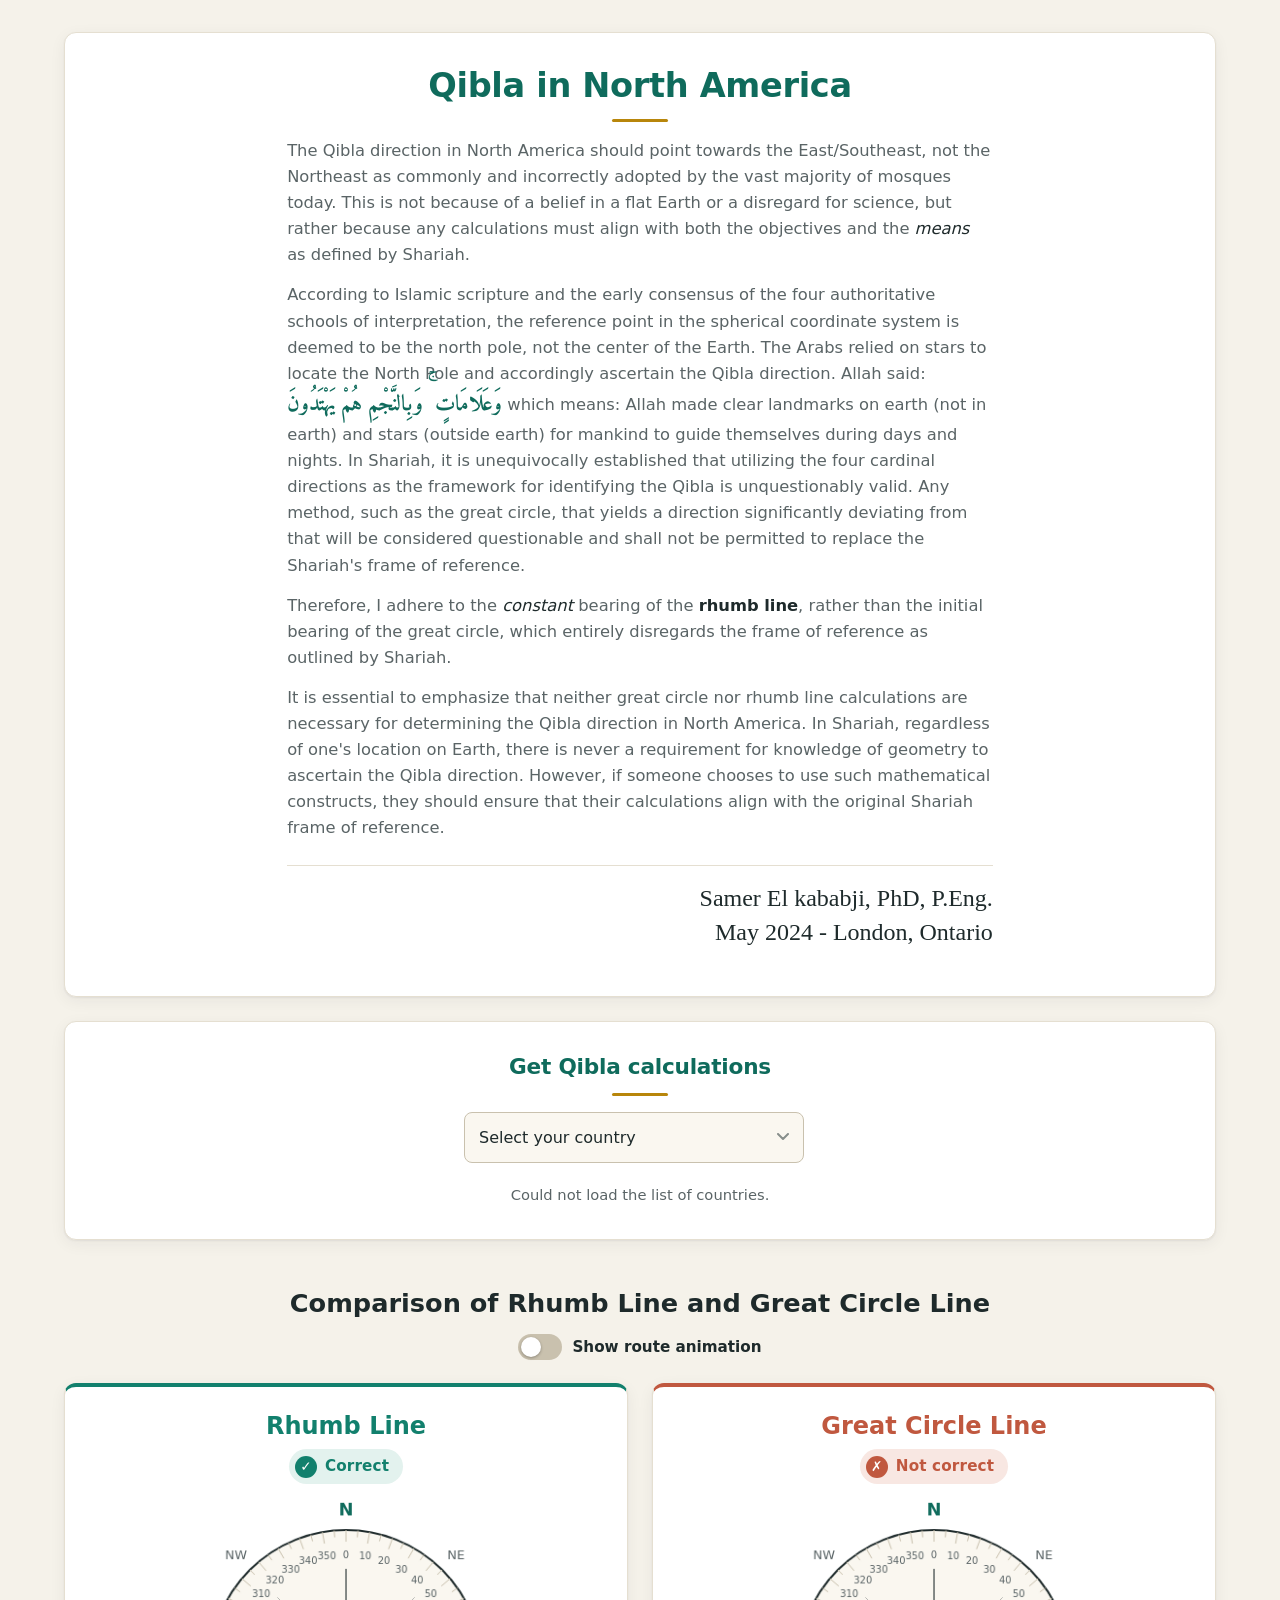
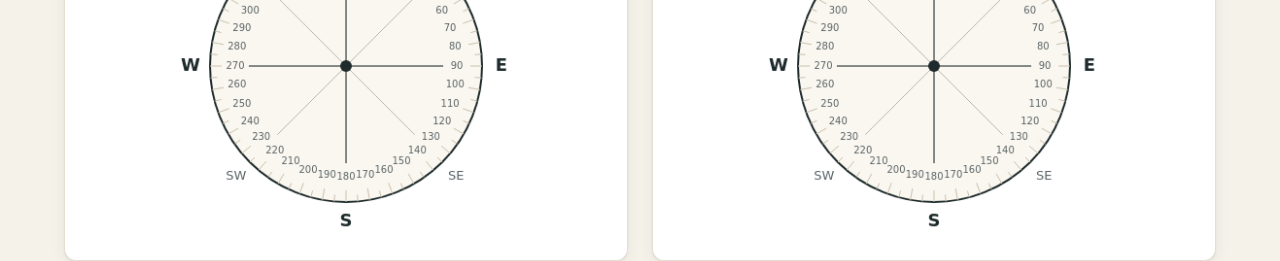
==== web/index.html @ 50b8ae85 "Label rhumb line as correct and great circle as not correct - "✓ Correct" and "✗ Not correct" badges" ====
<!DOCTYPE html>
<html lang="en">
<head>
    <meta charset="UTF-8">
    <meta name="viewport" content="width=device-width, initial-scale=1.0">
    <link rel="icon" type="image/svg+xml" href="static/kaaba.svg">
    <link rel="preconnect" href="https://fonts.googleapis.com">
    <link rel="preconnect" href="https://fonts.gstatic.com" crossorigin>
    <link rel="stylesheet" href="https://fonts.googleapis.com/css2?family=Amiri:wght@700&display=swap">
    <link rel="stylesheet" href="static/styles.css">
    <title>Qibla Direction in North America</title>
</head>
<body>
    <div class="container">
        <div class="content">
            <h1>Qibla in North America</h1>
            <div class="text-content">
                <p>The Qibla direction in North America should point towards the East/Southeast, not the Northeast as commonly and incorrectly adopted by the vast majority of mosques today. This is not because of a belief in a flat Earth or a disregard for science, but rather because any calculations must align with both the objectives and the <em>means</em> as defined by Shariah.</p>

                <p>According to Islamic scripture and the early consensus of the four authoritative schools of interpretation, the reference point in the spherical coordinate system is deemed to be the north pole, not the center of the Earth. The Arabs relied on stars to locate the North Pole and accordingly ascertain the Qibla direction. Allah said: <span class="verse" lang="ar" dir="rtl">وَعَلَامَاتٍ ۚ وَبِالنَّجْمِ هُمْ يَهْتَدُونَ</span> which means: Allah made clear landmarks on earth (not in earth) and stars (outside earth) for mankind to guide themselves during days and nights. In Shariah, it is unequivocally established that utilizing the four cardinal directions as the framework for identifying the Qibla is unquestionably valid. Any method, such as the great circle, that yields a direction significantly deviating from that will be considered questionable and shall not be permitted to replace the Shariah's frame of reference.</p>

                <p>Therefore, I adhere to the <em>constant</em> bearing of the <strong>rhumb line</strong>, rather than the initial bearing of the great circle, which entirely disregards the frame of reference as outlined by Shariah.</p>

                <p>It is essential to emphasize that neither great circle nor rhumb line calculations are necessary for determining the Qibla direction in North America. In Shariah, regardless of one's location on Earth, there is never a requirement for knowledge of geometry to ascertain the Qibla direction. However, if someone chooses to use such mathematical constructs, they should ensure that their calculations align with the original Shariah frame of reference. </p>

                <p class="freestyle-element" id="signature">Samer El kababji, PhD, P.Eng. <br>May 2024  - London, Ontario</p>
            </div>
        </div>
        <div class="sidebar">
            <h1>Get Qibla calculations</h1>
            <div class="calc-form">
                <select id="countrySelect" name="country" aria-label="Country">
                    <option value="">Select your country</option>
                </select>
                <select id="citySelect" name="city" aria-label="City" style="display: none;">
                    <option value="">Select your city</option>
                </select>
                <div class="button-container">
                    <button id="calculateButton" style="display: none">Calculate Bearing</button>
                </div>
            </div>
            <div id="results"></div>
        </div>
    </div>
    <div class="compass-title-container">
        <h2>Comparison of Rhumb Line and Great Circle Line</h2>
        <label class="view-switch" id="animSwitch">
            <input type="checkbox" id="animToggle" role="switch" autocomplete="off">
            <span class="switch-track" aria-hidden="true"><span class="switch-thumb"></span></span>
            <span class="switch-text">Show route animation</span>
        </label>
    </div>
    <div class="compass-container" id="compassContainer">
        <div class="compass-content route-rhumb">
            <div class="compass">
                <h2>Rhumb Line</h2>
                <p class="verdict verdict-correct"><span class="verdict-icon" aria-hidden="true">✓</span>Correct</p>
                <div id="compass1"></div>
                <div class="route-anim" id="anim1"></div>
            </div>
            <div class="results-content" id="rhumbResults" style="display: none;">
                <h3>Results</h3>
                <p id="rhumbResultsText"></p>
            </div>
            <p class="note-text" id="rhumbNote" style="display: none;">NOTE: Compass does NOT move throughout the path.</p>
        </div>
        <div class="compass-content route-gc">
            <div class="compass">
                <h2>Great Circle Line</h2>
                <p class="verdict verdict-wrong"><span class="verdict-icon" aria-hidden="true">✗</span>Not correct</p>
                <div id="compass2"></div>
                <div class="route-anim" id="anim2"></div>
            </div>
            <div class="results-content" id="greatCircleResults" style="display: none;">
                <h3>Results</h3>
                <p id="greatCircleResultsText"></p>
            </div>
            <p class="note-text" id="greatCircleNote" style="display: none;">NOTE: Compass DOES move throughout the path.</p>
        </div>
    </div>
    
    <div class="bearing-slider-container">
        <h3>Adjust the slider to see the difference in bearing when travelling along the route calculated using the rhumb line versus the one calculated using the great circle</h3>
        <div class="slider-labels">
            <div id="startLabel" class="slider-label"></div>
            <div id="endLabel" class="slider-label"><img src="static/kaaba.svg" alt="Kaaba"></div>
        </div>
        <input type="range" id="bearingSlider" min="-360" max="360" value="0" aria-label="Position along the great circle route">
    </div>
    
    <script src="static/vendor/geographiclib-geodesic.min.js"></script>
    <script src="static/qibla.js"></script>
    <script src="static/scripts.js"></script>
</body>
</html>
---- web/static/styles.css ----
/* ---------- Colour tokens ---------- */
:root {
    --bg: #f5f2ea;
    --surface: #ffffff;
    --surface-2: #faf7f0;
    --ink: #1e2a2b;
    --muted: #5a6466;
    --line: #e5dfd1;
    --line-strong: #c9c1ae;

    --accent: #0f6b5c;        /* deep green: buttons, headings */
    --accent-hover: #0a5246;
    --accent-ink: #ffffff;
    --gold: #b8860b;          /* Kaaba band */

    --rhumb: #12806d;         /* rhumb line */
    --rhumb-soft: #e3f2ee;
    --gc: #c0583f;            /* great circle */
    --gc-soft: #f8e7e2;

    --shadow: 0 1px 2px rgba(30, 42, 43, 0.06), 0 4px 16px rgba(30, 42, 43, 0.06);
    --radius: 12px;

    color-scheme: light;
}

@media (prefers-color-scheme: dark) {
    :root:not([data-theme="light"]) {
        --bg: #121817;
        --surface: #1b2322;
        --surface-2: #212a29;
        --ink: #e8ece9;
        --muted: #a3aeab;
        --line: #2e3937;
        --line-strong: #46534f;

        --accent: #3fb59c;
        --accent-hover: #5cc8b0;
        --accent-ink: #0d1514;
        --gold: #e0b34a;

        --rhumb: #47c2a6;
        --rhumb-soft: #1d3530;
        --gc: #e57f66;
        --gc-soft: #3a2621;

        --shadow: 0 1px 2px rgba(0, 0, 0, 0.3), 0 4px 16px rgba(0, 0, 0, 0.25);
        color-scheme: dark;
    }
}

:root[data-theme="dark"] {
    --bg: #121817;
    --surface: #1b2322;
    --surface-2: #212a29;
    --ink: #e8ece9;
    --muted: #a3aeab;
    --line: #2e3937;
    --line-strong: #46534f;

    --accent: #3fb59c;
    --accent-hover: #5cc8b0;
    --accent-ink: #0d1514;
    --gold: #e0b34a;

    --rhumb: #47c2a6;
    --rhumb-soft: #1d3530;
    --gc: #e57f66;
    --gc-soft: #3a2621;

    --shadow: 0 1px 2px rgba(0, 0, 0, 0.3), 0 4px 16px rgba(0, 0, 0, 0.25);
    color-scheme: dark;
}

/* ---------- Base ---------- */
*, *::before, *::after {
    box-sizing: border-box;
}

body {
    font-family: system-ui, -apple-system, "Segoe UI", Roboto, "Helvetica Neue", Arial, sans-serif;
    background-color: var(--bg);
    color: var(--ink);
    margin: 0;
    padding: 0;
    line-height: 1.6;
    -webkit-font-smoothing: antialiased;
}

h1, h2, h3 {
    color: var(--ink);
    text-align: center;
    line-height: 1.25;
    margin: 0 0 16px;
}

h1 {
    font-size: clamp(1.6rem, 1.2rem + 1.5vw, 2.1rem);
    color: var(--accent);
    letter-spacing: -0.01em;
}

h1::after {
    content: "";
    display: block;
    width: 56px;
    height: 3px;
    margin: 12px auto 0;
    border-radius: 2px;
    background: var(--gold);
}

p {
    color: var(--muted);
    margin: 0 0 14px;
}

a {
    color: var(--accent);
    text-decoration: none;
}

a:hover {
    text-decoration: underline;
}

em, strong {
    color: var(--ink);
}

/* ---------- Top section: essay + calculator ---------- */
.container {
    display: flex;
    flex-direction: column;
    gap: 24px;
    max-width: 1200px;
    margin: 0 auto;
    padding: 32px 24px 0;
}

.content,
.sidebar {
    background-color: var(--surface);
    border: 1px solid var(--line);
    border-radius: var(--radius);
    box-shadow: var(--shadow);
    padding: 32px;
}

.content,
.sidebar {
    min-width: 0;
}

/* Country, city and button sit in one row on wide screens */
.calc-form {
    display: flex;
    flex-wrap: wrap;
    justify-content: center;
    gap: 12px;
    max-width: 900px;
    margin: 0 auto;
}

.calc-form select {
    flex: 1 1 240px;
    max-width: 340px;
    margin: 0;
}

.calc-form .button-container {
    flex: 0 0 auto;
}

.calc-form button {
    width: auto;
    height: 100%;
    padding: 12px 28px;
}

.sidebar h1 {
    font-size: 1.35rem;
}

.text-content {
    font-size: 1.02rem;
    max-width: 68ch;
    margin: 0 auto;
}

.verse {
    font-family: "Amiri", "Geeza Pro", "Traditional Arabic", serif;
    font-size: 1.35em;
    font-weight: 700;
    color: var(--accent);
    white-space: nowrap;
}

#signature {
    text-align: right;
    margin-top: 24px;
    padding-top: 16px;
    border-top: 1px solid var(--line);
}

.freestyle-element {
    font-family: 'Freestyle Script', 'Apple Chancery', cursive;
    font-size: 24px;
    line-height: 1.4;
    color: var(--ink);
}

/* ---------- Form controls ---------- */
select {
    display: block;
    width: 100%;
    padding: 12px 14px;
    margin: 0 0 16px;
    font: inherit;
    font-size: 1rem;
    color: var(--ink);
    background-color: var(--surface-2);
    border: 1px solid var(--line-strong);
    border-radius: 8px;
    /* Same look on iPhone Safari as elsewhere (Safari ignores padding on native selects) */
    -webkit-appearance: none;
    appearance: none;
    min-height: 48px;
    padding-right: 40px;
    background-image: url("data:image/svg+xml,%3Csvg xmlns='http://www.w3.org/2000/svg' width='12' height='8' viewBox='0 0 12 8'%3E%3Cpath d='M1 1l5 5 5-5' fill='none' stroke='%23888f8c' stroke-width='2' stroke-linecap='round' stroke-linejoin='round'/%3E%3C/svg%3E");
    background-repeat: no-repeat;
    background-position: right 14px center;
}

select:focus,
button:focus-visible,
#bearingSlider:focus-visible {
    outline: 3px solid color-mix(in srgb, var(--accent) 35%, transparent);
    outline-offset: 2px;
}

.button-container {
    display: flex;
    justify-content: center;
}

button {
    width: 100%;
    background-color: var(--accent);
    color: var(--accent-ink);
    border: none;
    padding: 12px 20px;
    cursor: pointer;
    font: inherit;
    font-size: 1rem;
    font-weight: 600;
    border-radius: 8px;
    transition: background-color 0.15s ease;
}

button:hover {
    background-color: var(--accent-hover);
}

#results {
    margin-top: 20px;
    font-size: 0.92rem;
    color: var(--muted);
    text-align: center;
}

#results:empty {
    display: none;
}

/* ---------- Comparison section ---------- */
.compass-title-container {
    max-width: 1200px;
    margin: 48px auto 16px;
    padding: 0 24px;
    text-align: center;
}

.compass-title-container h2 {
    font-size: clamp(1.25rem, 1rem + 1vw, 1.6rem);
    margin: 0;
}

.compass-container {
    display: grid;
    grid-template-columns: repeat(2, minmax(0, 1fr));
    gap: 24px;
    max-width: 1200px;
    margin: 0 auto;
    padding: 0 24px;
}

.compass-content {
    display: flex;
    flex-direction: column;
    align-items: center;
    gap: 16px;
    background-color: var(--surface);
    border: 1px solid var(--line);
    border-top: 4px solid var(--route, var(--accent));
    border-radius: var(--radius);
    box-shadow: var(--shadow);
    padding: 24px;
    min-width: 0;
}

.route-rhumb {
    --route: var(--rhumb);
    --route-soft: var(--rhumb-soft);
}

.route-gc {
    --route: var(--gc);
    --route-soft: var(--gc-soft);
}

.compass {
    width: 100%;
    text-align: center;
}

.compass h2 {
    color: var(--route);
    margin-bottom: 8px;
}

/* Correct / Not correct label under each method's title */
.verdict {
    display: inline-flex;
    align-items: center;
    gap: 8px;
    margin: 0 0 12px;
    padding: 5px 14px 5px 6px;
    border-radius: 999px;
    background: var(--route-soft);
    color: var(--route);
    font-size: 0.95rem;
    font-weight: 700;
    letter-spacing: 0.01em;
}

.verdict-icon {
    display: inline-grid;
    place-items: center;
    width: 22px;
    height: 22px;
    border-radius: 50%;
    background: var(--route);
    color: var(--surface);
    font-size: 0.85rem;
    line-height: 1;
}

.compass canvas {
    display: block;
    width: 100%;
    max-width: 340px;
    height: auto;
    margin: 0 auto;
}

.results-content {
    width: 100%;
    background-color: var(--route-soft);
    border-radius: 10px;
    padding: 16px 20px;
}

.results-content h3 {
    font-size: 0.8rem;
    text-transform: uppercase;
    letter-spacing: 0.08em;
    color: var(--route);
    margin-bottom: 10px;
}

.results-content p {
    margin: 0;
}

.stats {
    display: flex;
    flex-wrap: wrap;
    justify-content: center;
    gap: 12px 32px;
    margin: 0;
}

.stats div {
    text-align: center;
}

.stats dt {
    font-size: 0.82rem;
    color: var(--muted);
}

.stats dd {
    margin: 0;
    font-size: 1.5rem;
    font-weight: 700;
    color: var(--ink);
    font-variant-numeric: tabular-nums;
}

.stats dd small {
    font-size: 0.6em;
    font-weight: 600;
    color: var(--route);
}

.note-text {
    margin: 0;
    font-size: 0.88rem;
    color: var(--muted);
    text-align: center;
}

/* ---------- Animation switch ---------- */
.view-switch {
    display: inline-flex;
    align-items: center;
    gap: 10px;
    margin-top: 14px;
    cursor: pointer;
    font-size: 0.95rem;
    font-weight: 600;
    color: var(--ink);
    user-select: none;
}

.view-switch[hidden] {
    display: none;
}

.view-switch input {
    position: absolute;
    opacity: 0;
    width: 1px;
    height: 1px;
}

.switch-track {
    position: relative;
    width: 44px;
    height: 26px;
    flex: none;
    border-radius: 13px;
    background: var(--line-strong);
    transition: background-color 0.2s ease;
}

.switch-thumb {
    position: absolute;
    top: 3px;
    left: 3px;
    width: 20px;
    height: 20px;
    border-radius: 50%;
    background: var(--surface);
    box-shadow: 0 1px 3px rgba(0, 0, 0, 0.3);
    transition: transform 0.2s ease;
}

.view-switch input:checked + .switch-track {
    background: var(--accent);
}

.view-switch input:checked + .switch-track .switch-thumb {
    transform: translateX(18px);
}

.view-switch input:focus-visible + .switch-track {
    outline: 3px solid color-mix(in srgb, var(--accent) 35%, transparent);
    outline-offset: 2px;
}

/* ---------- Route animation ---------- */
.route-anim {
    display: none;
}

.route-anim canvas {
    display: block;
    width: 100%;
    max-width: 340px;
    height: auto;
    margin: 0 auto;
}

.anim-readout {
    margin: 8px 0 0;
    font-size: 0.95rem;
    font-weight: 600;
    color: var(--ink);
    font-variant-numeric: tabular-nums;
    min-height: 1.6em;
}

.mode-animation .route-anim {
    display: block;
}

.mode-animation #compass1,
.mode-animation #compass2,
.mode-animation .note-text,
.mode-animation .bearing-slider-container {
    display: none !important;
}

/* ---------- Slider ---------- */
.bearing-slider-container {
    display: none; /* shown after a calculation */
}

.bearing-slider-container.show {
    display: block;
    max-width: 1152px;
    margin: 24px auto 48px;
    padding: 24px 32px;
    background-color: var(--surface);
    border: 1px solid var(--line);
    border-radius: var(--radius);
    box-shadow: var(--shadow);
    text-align: center;
}

.bearing-slider-container h3 {
    font-size: 1rem;
    font-weight: 600;
    max-width: 70ch;
    margin: 0 auto 20px;
}

.slider-labels {
    display: flex;
    justify-content: space-between;
    align-items: center;
    gap: 12px;
    margin-bottom: 10px;
}

.slider-label {
    font-size: 0.92rem;
    font-weight: 600;
    color: var(--ink);
}

.slider-label img {
    display: block;
    height: 36px;
    width: auto;
}

#bearingSlider {
    -webkit-appearance: none;
    appearance: none;
    display: block;
    width: 100%;
    height: 8px;
    margin: 0;
    border-radius: 4px;
    background: linear-gradient(90deg, var(--gc-soft), var(--gc));
    cursor: pointer;
}

#bearingSlider::-webkit-slider-thumb {
    -webkit-appearance: none;
    appearance: none;
    width: 22px;
    height: 22px;
    border-radius: 50%;
    background: var(--gold);
    border: 3px solid var(--surface);
    box-shadow: 0 1px 4px rgba(0, 0, 0, 0.3);
}

#bearingSlider::-moz-range-thumb {
    width: 16px;
    height: 16px;
    border-radius: 50%;
    background: var(--gold);
    border: 3px solid var(--surface);
    box-shadow: 0 1px 4px rgba(0, 0, 0, 0.3);
}

/* ---------- Small screens ---------- */
@media (max-width: 860px) {
    .container {
        padding: 16px 16px 0;
        gap: 16px;
    }

    .calc-form {
        flex-direction: column;
    }

    .calc-form select {
        flex: none;
        max-width: none;
    }

    .calc-form button {
        width: 100%;
    }

    .content,
    .sidebar {
        padding: 24px 20px;
    }

    .compass-title-container {
        margin-top: 32px;
        padding: 0 16px;
    }

    .compass-container {
        grid-template-columns: minmax(0, 1fr);
        gap: 16px;
        padding: 0 16px;
    }

    .bearing-slider-container.show {
        margin: 16px 16px 32px;
        padding: 20px;
    }

    .verse {
        white-space: normal;
    }
}
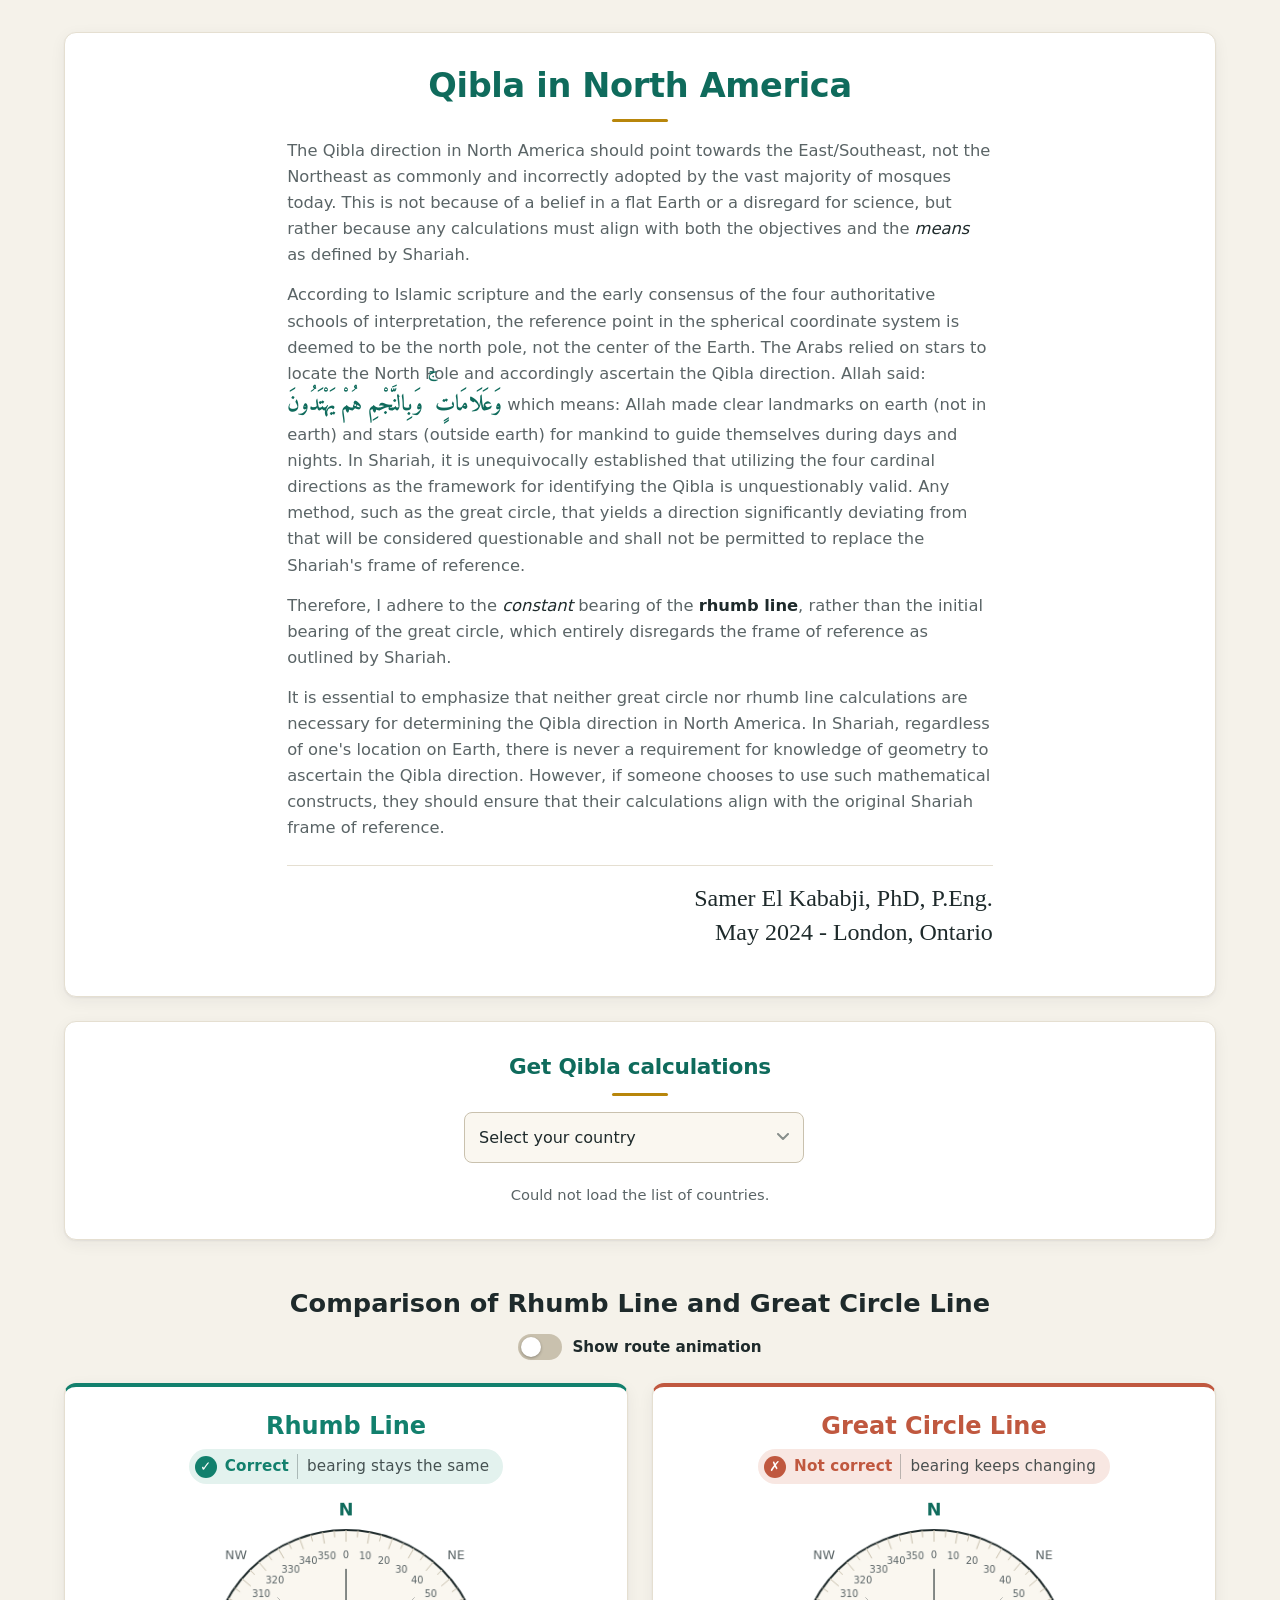
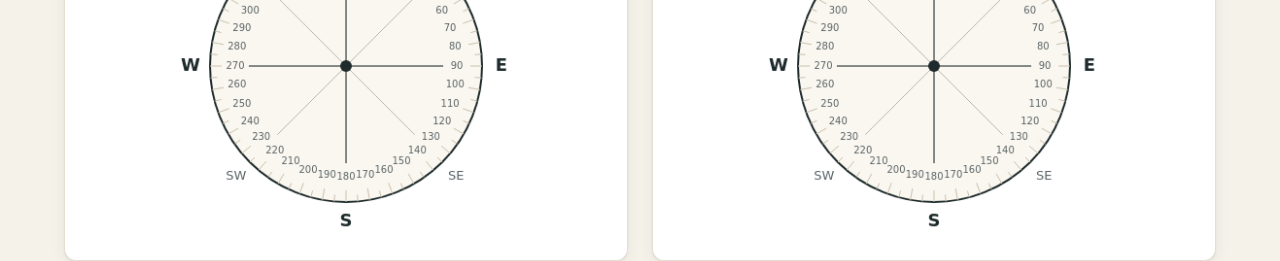
==== commit f67e8402: "Explain the labels and fix the K in the signature - "✓ Correct | bearing stays the same" and "✗ Not " ====
--- a/web/index.html
+++ b/web/index.html
@@ -23,7 +23,7 @@
 
                 <p>It is essential to emphasize that neither great circle nor rhumb line calculations are necessary for determining the Qibla direction in North America. In Shariah, regardless of one's location on Earth, there is never a requirement for knowledge of geometry to ascertain the Qibla direction. However, if someone chooses to use such mathematical constructs, they should ensure that their calculations align with the original Shariah frame of reference. </p>
 
-                <p class="freestyle-element" id="signature">Samer El kababji, PhD, P.Eng. <br>May 2024  - London, Ontario</p>
+                <p class="freestyle-element" id="signature">Samer El Kababji, PhD, P.Eng. <br>May 2024  - London, Ontario</p>
             </div>
         </div>
         <div class="sidebar">
@@ -54,7 +54,7 @@
         <div class="compass-content route-rhumb">
             <div class="compass">
                 <h2>Rhumb Line</h2>
-                <p class="verdict verdict-correct"><span class="verdict-icon" aria-hidden="true">✓</span>Correct</p>
+                <p class="verdict verdict-correct"><span class="verdict-main"><span class="verdict-icon" aria-hidden="true">✓</span>Correct</span><span class="verdict-reason">bearing stays the same</span></p>
                 <div id="compass1"></div>
                 <div class="route-anim" id="anim1"></div>
             </div>
@@ -67,7 +67,7 @@
         <div class="compass-content route-gc">
             <div class="compass">
                 <h2>Great Circle Line</h2>
-                <p class="verdict verdict-wrong"><span class="verdict-icon" aria-hidden="true">✗</span>Not correct</p>
+                <p class="verdict verdict-wrong"><span class="verdict-main"><span class="verdict-icon" aria-hidden="true">✗</span>Not correct</span><span class="verdict-reason">bearing keeps changing</span></p>
                 <div id="compass2"></div>
                 <div class="route-anim" id="anim2"></div>
             </div>
--- a/web/static/styles.css
+++ b/web/static/styles.css
@@ -332,8 +332,10 @@
 /* Correct / Not correct label under each method's title */
 .verdict {
     display: inline-flex;
+    flex-wrap: wrap;
+    justify-content: center;
     align-items: center;
-    gap: 8px;
+    gap: 4px 8px;
     margin: 0 0 12px;
     padding: 5px 14px 5px 6px;
     border-radius: 999px;
@@ -342,6 +344,46 @@
     font-size: 0.95rem;
     font-weight: 700;
     letter-spacing: 0.01em;
+}
+
+.verdict-main {
+    display: inline-flex;
+    align-items: center;
+    gap: 8px;
+}
+
+.verdict-reason {
+    padding-left: 9px;
+    border-left: 1px solid color-mix(in srgb, currentColor 35%, transparent);
+    font-weight: 500;
+    color: var(--ink);
+    opacity: 0.8;
+}
+
+/* Narrow screens: put the reason on its own line instead of wrapping awkwardly */
+@media (max-width: 480px) {
+    .verdict {
+        display: flex;
+        flex-direction: column;
+        width: fit-content;
+        margin-left: auto;
+        margin-right: auto;
+        gap: 2px;
+        padding: 6px 16px 7px;
+        border-radius: 14px;
+    }
+
+    .verdict-main {
+        display: inline-flex;
+        align-items: center;
+        gap: 8px;
+    }
+
+    .verdict-reason {
+        padding-left: 0;
+        border-left: none;
+        font-size: 0.88rem;
+    }
 }
 
 .verdict-icon {
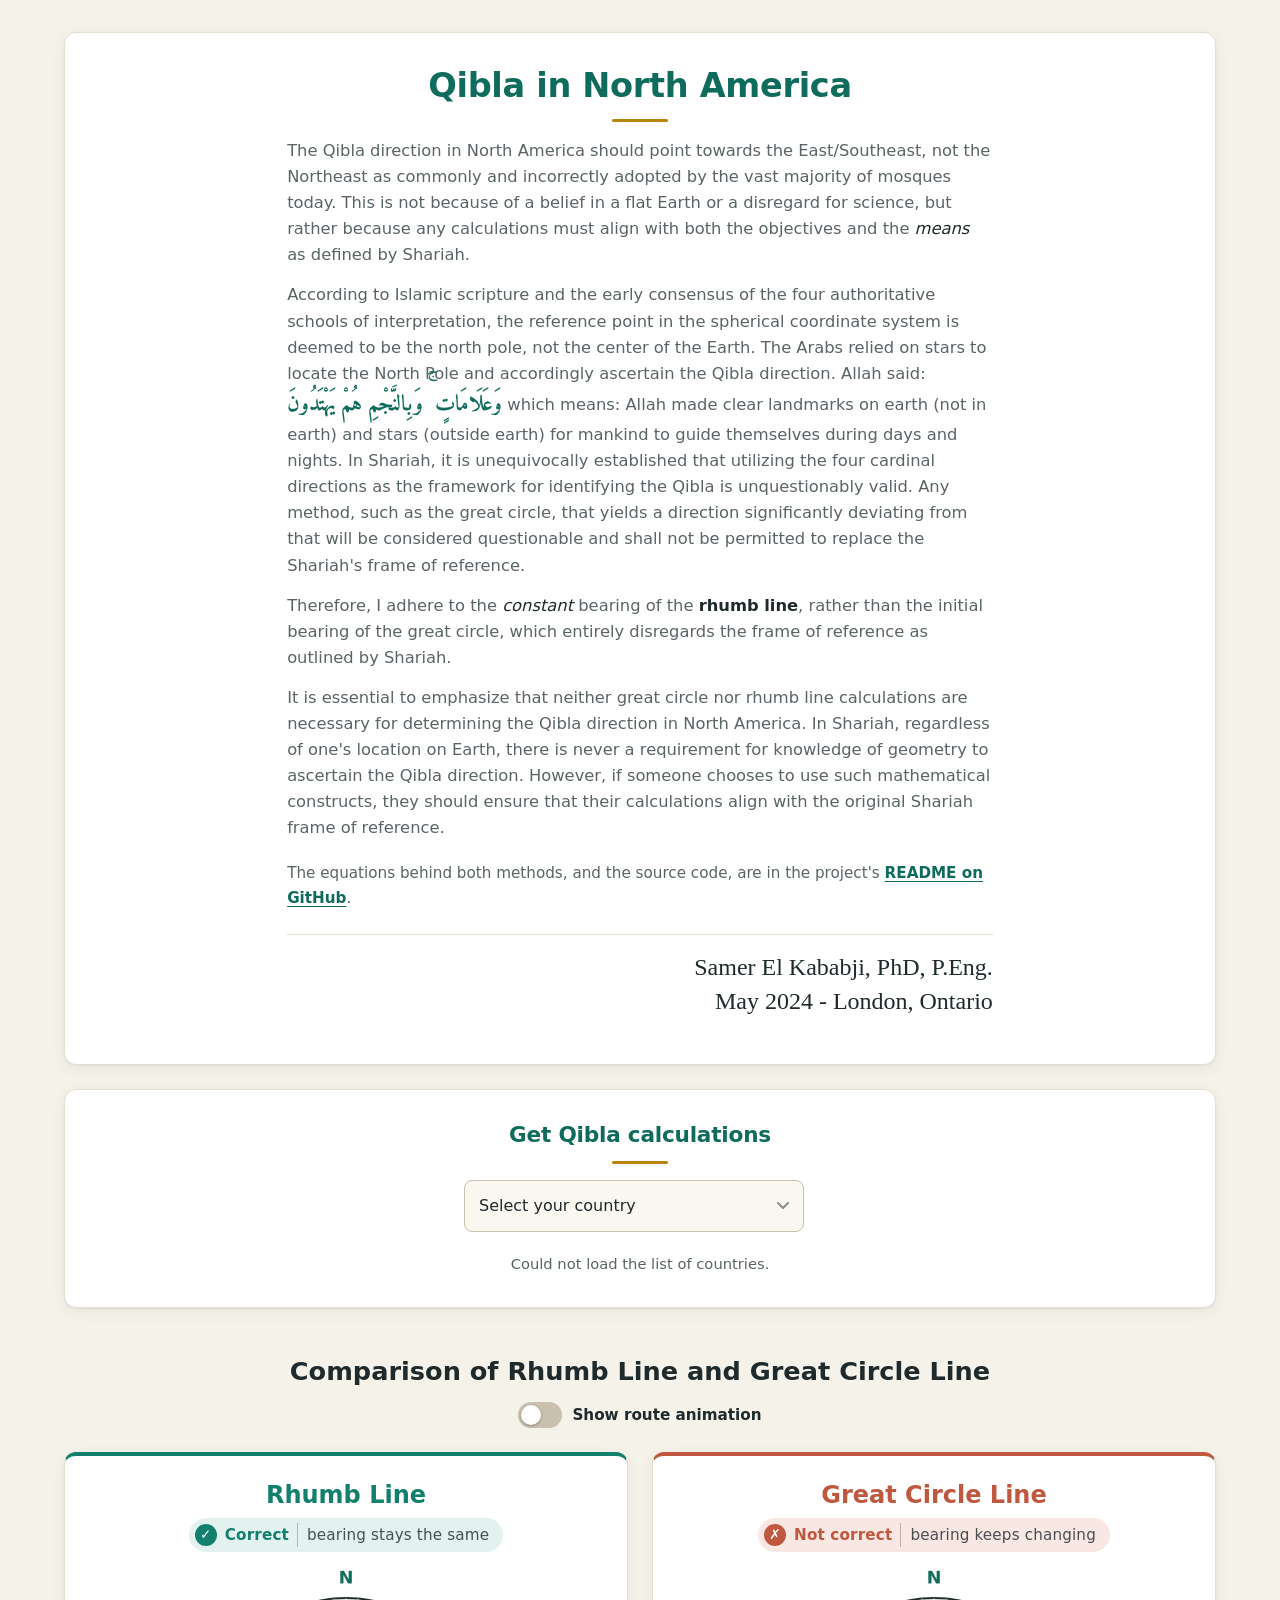
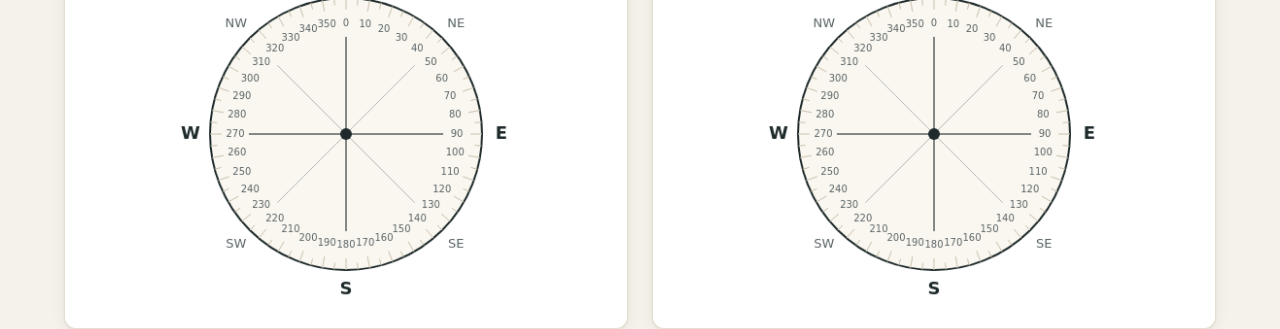
==== commit 85352fef: "Link to the README on GitHub from the essay Co-Authored-By: Claude Opus 5.5 <noreply@anthropic.com>" ====
--- a/web/index.html
+++ b/web/index.html
@@ -22,6 +22,8 @@
                 <p>Therefore, I adhere to the <em>constant</em> bearing of the <strong>rhumb line</strong>, rather than the initial bearing of the great circle, which entirely disregards the frame of reference as outlined by Shariah.</p>
 
                 <p>It is essential to emphasize that neither great circle nor rhumb line calculations are necessary for determining the Qibla direction in North America. In Shariah, regardless of one's location on Earth, there is never a requirement for knowledge of geometry to ascertain the Qibla direction. However, if someone chooses to use such mathematical constructs, they should ensure that their calculations align with the original Shariah frame of reference. </p>
+
+                <p class="readme-link">The equations behind both methods, and the source code, are in the project's <a href="https://github.com/skababji/qibla_site#readme" target="_blank" rel="noopener">README on GitHub</a>.</p>
 
                 <p class="freestyle-element" id="signature">Samer El Kababji, PhD, P.Eng. <br>May 2024  - London, Ontario</p>
             </div>
--- a/web/static/styles.css
+++ b/web/static/styles.css
@@ -194,6 +194,18 @@
     font-weight: 700;
     color: var(--accent);
     white-space: nowrap;
+}
+
+.readme-link {
+    margin-top: 20px;
+    font-size: 0.95rem;
+}
+
+.text-content a {
+    font-weight: 600;
+    text-decoration: underline;
+    text-decoration-thickness: 1px;
+    text-underline-offset: 3px;
 }
 
 #signature {
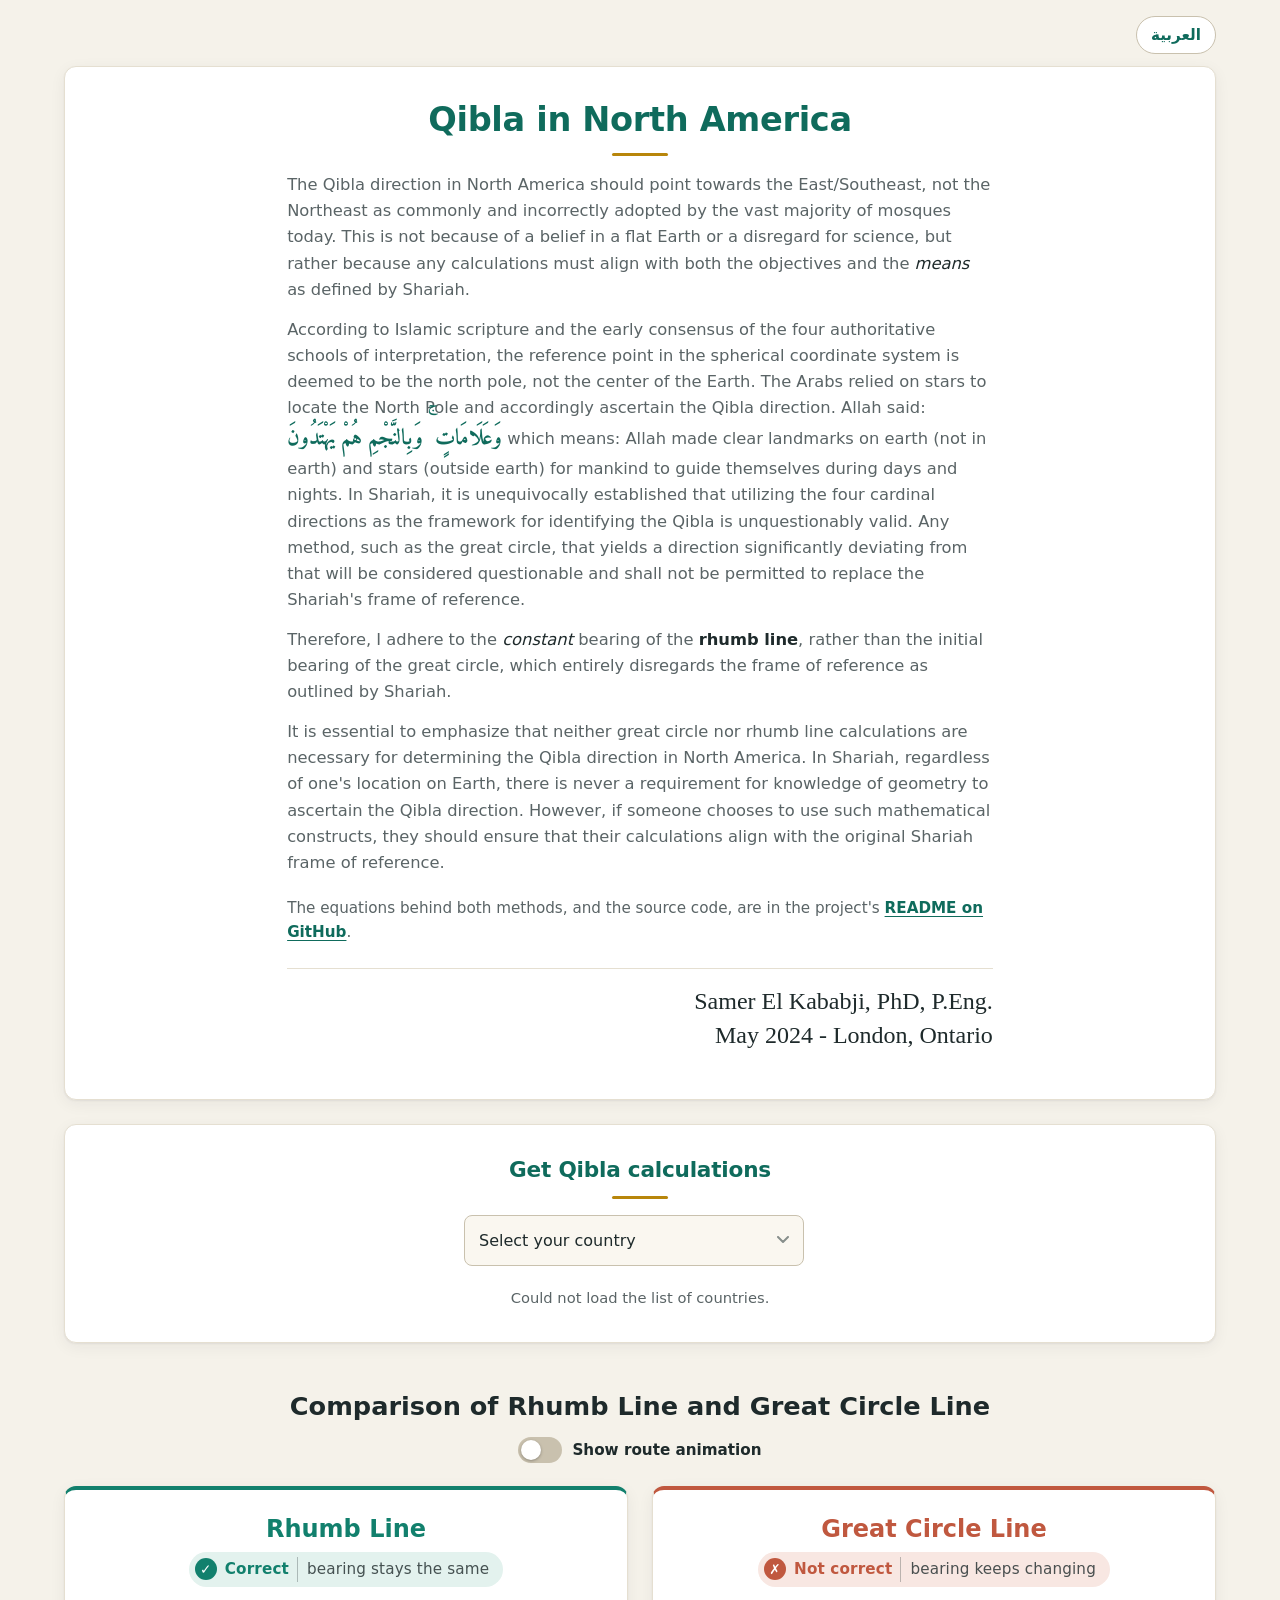
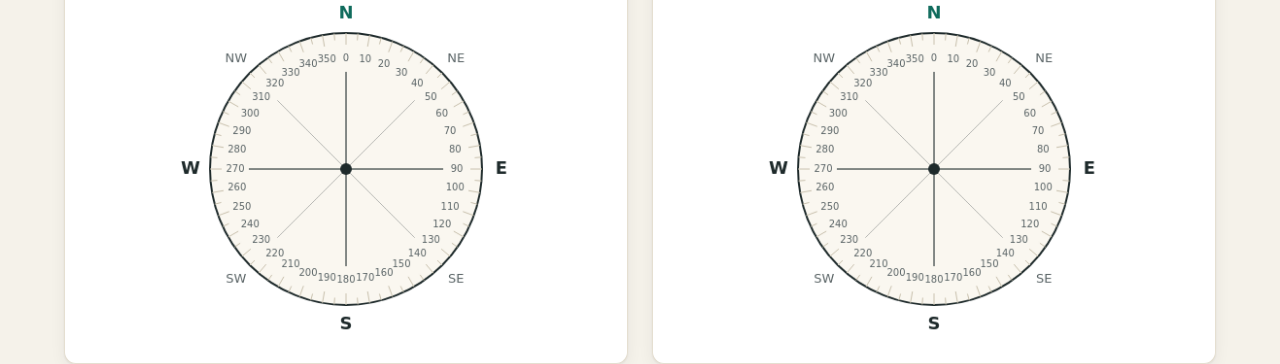
==== commit 9f471797: "Add Arabic version of the page - web/ar/index.html: same page, right-to-left, with all text translat" ====
--- a/web/index.html
+++ b/web/index.html
@@ -9,8 +9,11 @@
     <link rel="stylesheet" href="https://fonts.googleapis.com/css2?family=Amiri:wght@700&display=swap">
     <link rel="stylesheet" href="static/styles.css">
     <title>Qibla Direction in North America</title>
+    <link rel="alternate" hreflang="en" href="https://skababji.github.io/qibla_site/">
+    <link rel="alternate" hreflang="ar" href="https://skababji.github.io/qibla_site/ar/">
 </head>
 <body>
+    <nav class="lang-switch"><a href="ar/" hreflang="ar" lang="ar">العربية</a></nav>
     <div class="container">
         <div class="content">
             <h1>Qibla in North America</h1>
--- a/web/static/styles.css
+++ b/web/static/styles.css
@@ -209,7 +209,7 @@
 }
 
 #signature {
-    text-align: right;
+    text-align: end;
     margin-top: 24px;
     padding-top: 16px;
     border-top: 1px solid var(--line);
@@ -238,7 +238,7 @@
     -webkit-appearance: none;
     appearance: none;
     min-height: 48px;
-    padding-right: 40px;
+    padding-inline-end: 40px;
     background-image: url("data:image/svg+xml,%3Csvg xmlns='http://www.w3.org/2000/svg' width='12' height='8' viewBox='0 0 12 8'%3E%3Cpath d='M1 1l5 5 5-5' fill='none' stroke='%23888f8c' stroke-width='2' stroke-linecap='round' stroke-linejoin='round'/%3E%3C/svg%3E");
     background-repeat: no-repeat;
     background-position: right 14px center;
@@ -365,8 +365,8 @@
 }
 
 .verdict-reason {
-    padding-left: 9px;
-    border-left: 1px solid color-mix(in srgb, currentColor 35%, transparent);
+    padding-inline-start: 9px;
+    border-inline-start: 1px solid color-mix(in srgb, currentColor 35%, transparent);
     font-weight: 500;
     color: var(--ink);
     opacity: 0.8;
@@ -392,8 +392,8 @@
     }
 
     .verdict-reason {
-        padding-left: 0;
-        border-left: none;
+        padding-inline-start: 0;
+        border-inline-start: none;
         font-size: 0.88rem;
     }
 }
@@ -688,3 +688,75 @@
         white-space: normal;
     }
 }
+
+/* ---------- Language link ---------- */
+.lang-switch {
+    max-width: 1200px;
+    margin: 0 auto;
+    padding: 16px 24px 0;
+    text-align: end;
+}
+
+.lang-switch a {
+    display: inline-block;
+    padding: 6px 14px;
+    border: 1px solid var(--line-strong);
+    border-radius: 999px;
+    background: var(--surface);
+    color: var(--accent);
+    font-weight: 600;
+    font-size: 0.95rem;
+}
+
+.lang-switch a:hover {
+    text-decoration: none;
+    border-color: var(--accent);
+}
+
+.lang-switch + .container {
+    padding-top: 12px;
+}
+
+@media (max-width: 860px) {
+    .lang-switch {
+        padding: 12px 16px 0;
+    }
+}
+
+/* ---------- Arabic (right-to-left) page ---------- */
+:lang(ar) body,
+body:lang(ar) {
+    font-family: "IBM Plex Sans Arabic", system-ui, -apple-system, "Segoe UI", Tahoma, sans-serif;
+}
+
+:lang(ar) .text-content {
+    font-size: 1.08rem;
+    line-height: 1.9;
+}
+
+.signature-ar {
+    font-family: "Amiri", "Geeza Pro", serif;
+    font-size: 0.95em;
+}
+
+[dir="rtl"] select {
+    background-position: left 14px center;
+}
+
+[dir="rtl"] .switch-thumb {
+    left: auto;
+    right: 3px;
+}
+
+[dir="rtl"] .view-switch input:checked + .switch-track .switch-thumb {
+    transform: translateX(-18px);
+}
+
+/* The route runs from the city (right) to the Kaaba (left) */
+[dir="rtl"] #bearingSlider {
+    background: linear-gradient(270deg, var(--gc-soft), var(--gc));
+}
+
+[dir="rtl"] .results-content h3 {
+    letter-spacing: 0;
+}
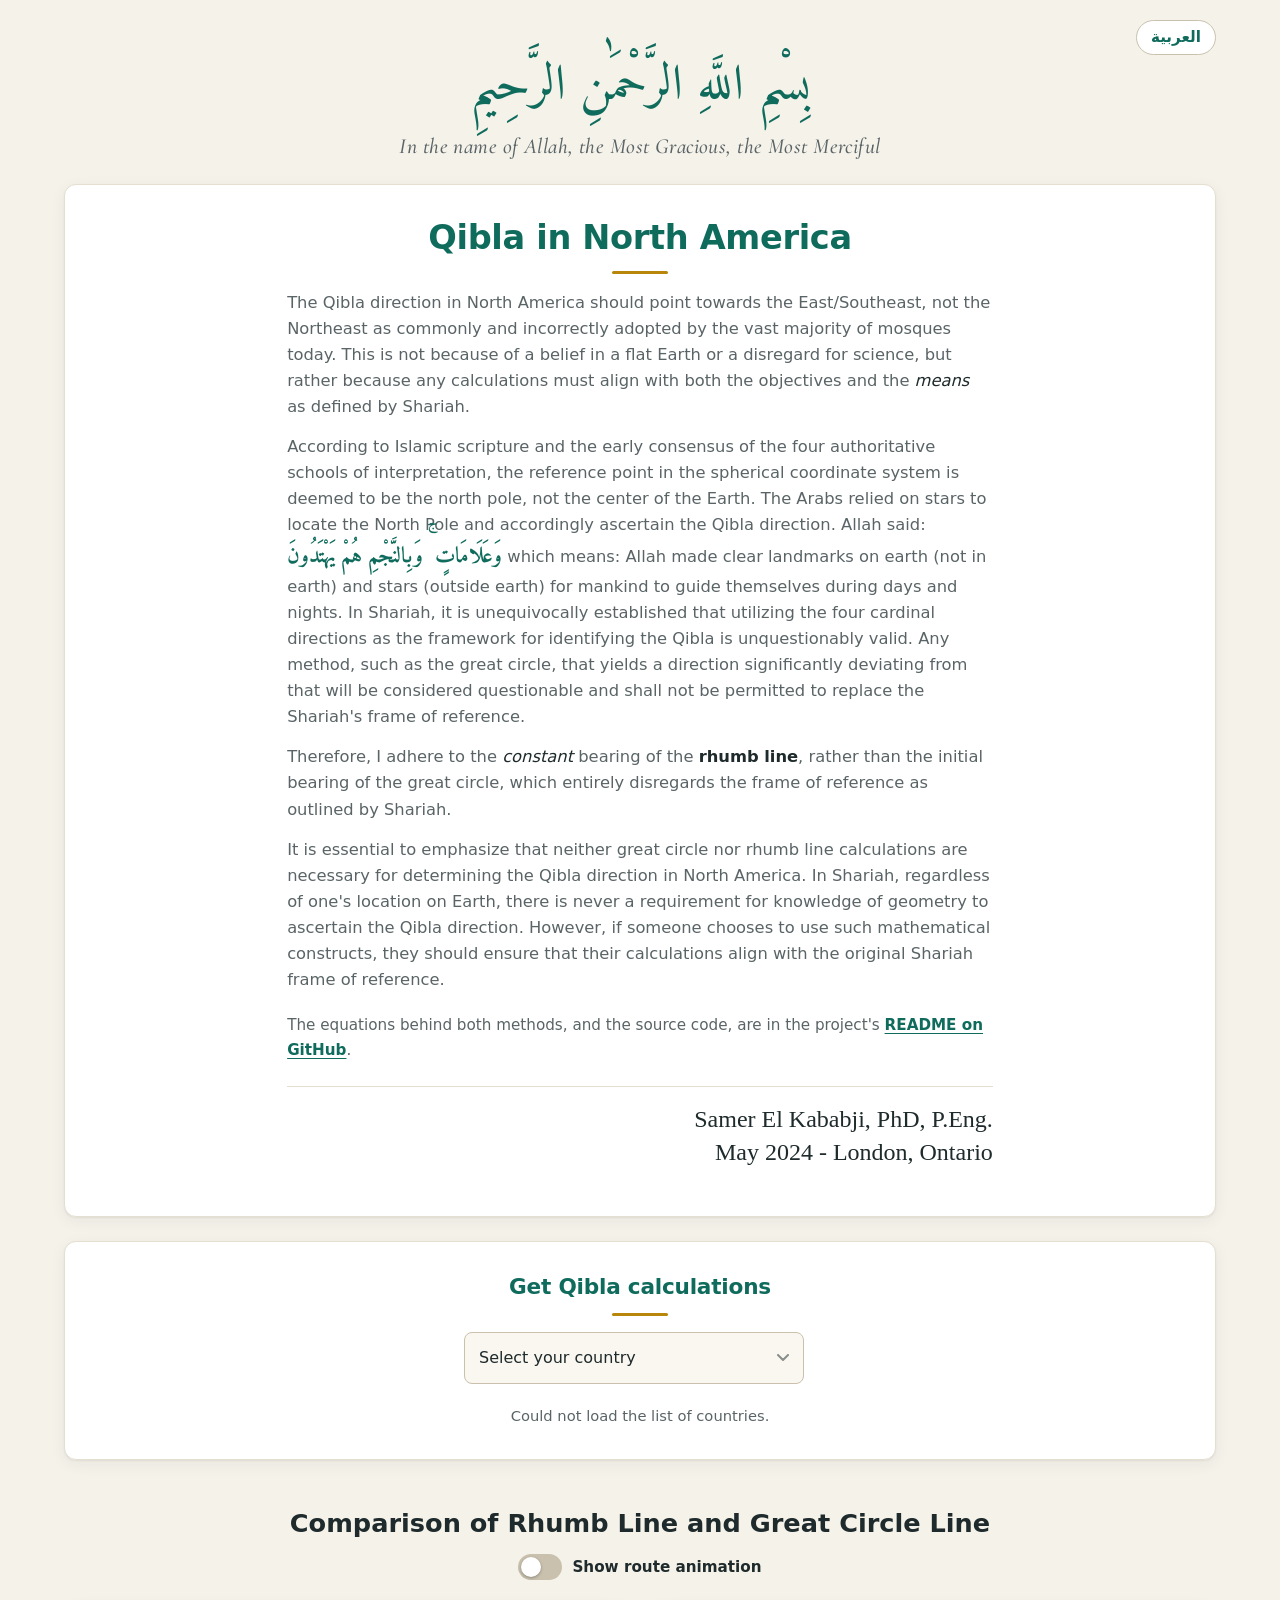
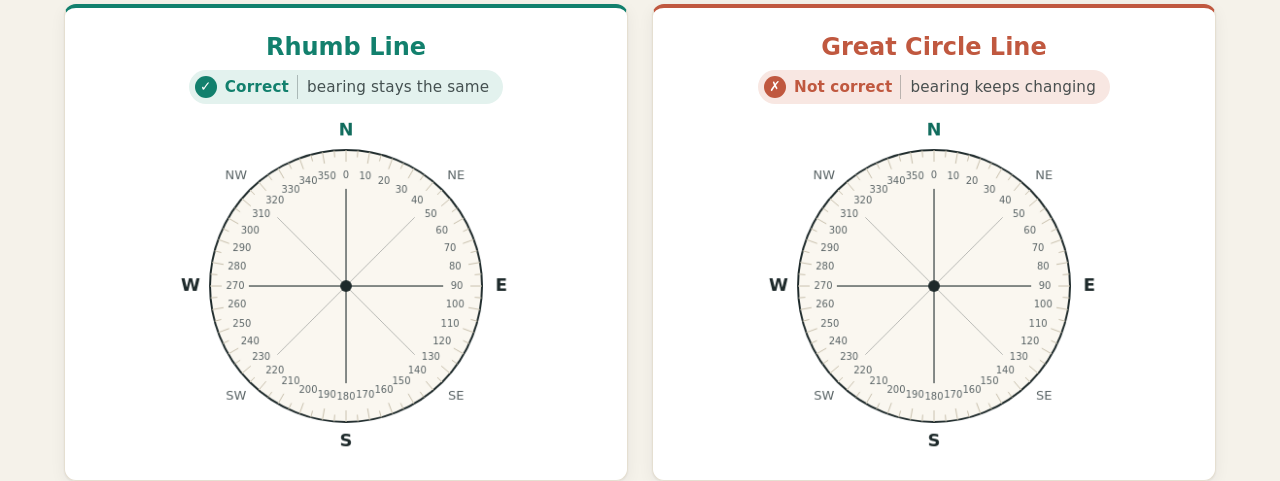
==== commit f4aedee2: "Add the Basmala at the top of both pages - بِسْمِ اللَّهِ الرَّحْمَٰنِ الرَّحِيمِ in Amiri Quran abo" ====
--- a/web/index.html
+++ b/web/index.html
@@ -6,14 +6,18 @@
     <link rel="icon" type="image/svg+xml" href="static/kaaba.svg">
     <link rel="preconnect" href="https://fonts.googleapis.com">
     <link rel="preconnect" href="https://fonts.gstatic.com" crossorigin>
-    <link rel="stylesheet" href="https://fonts.googleapis.com/css2?family=Amiri:wght@700&display=swap">
+    <link rel="stylesheet" href="https://fonts.googleapis.com/css2?family=Amiri:wght@700&family=Amiri+Quran&family=Cormorant+Garamond:ital,wght@1,500&display=swap">
     <link rel="stylesheet" href="static/styles.css">
     <title>Qibla Direction in North America</title>
     <link rel="alternate" hreflang="en" href="https://skababji.github.io/qibla_site/">
     <link rel="alternate" hreflang="ar" href="https://skababji.github.io/qibla_site/ar/">
 </head>
 <body>
-    <nav class="lang-switch"><a href="ar/" hreflang="ar" lang="ar">العربية</a></nav>
+    <header class="page-header">
+        <nav class="lang-switch"><a href="ar/" hreflang="ar" lang="ar">العربية</a></nav>
+        <p class="basmala" lang="ar" dir="rtl">بِسْمِ اللَّهِ الرَّحْمَٰنِ الرَّحِيمِ</p>
+        <p class="basmala-translation">In the name of Allah, the Most Gracious, the Most Merciful</p>
+    </header>
     <div class="container">
         <div class="content">
             <h1>Qibla in North America</h1>
--- a/web/static/styles.css
+++ b/web/static/styles.css
@@ -689,12 +689,39 @@
     }
 }
 
-/* ---------- Language link ---------- */
-.lang-switch {
+/* ---------- Page header: Basmala and language link ---------- */
+.page-header {
+    position: relative;
     max-width: 1200px;
     margin: 0 auto;
-    padding: 16px 24px 0;
-    text-align: end;
+    padding: 28px 24px 4px;
+    text-align: center;
+}
+
+.basmala {
+    margin: 0;
+    font-family: "Amiri Quran", "Amiri", "Geeza Pro", "Traditional Arabic", serif;
+    font-size: clamp(2rem, 1.4rem + 2.6vw, 3.1rem);
+    line-height: 1.7;
+    padding-bottom: 0.3em;  /* room for the deep descenders of the Quranic script */
+    color: var(--accent);
+    white-space: nowrap;
+}
+
+.basmala-translation {
+    margin: 2px 0 0;
+    font-family: "Cormorant Garamond", "Iowan Old Style", Georgia, serif;
+    font-style: italic;
+    font-weight: 500;
+    font-size: clamp(1.05rem, 0.95rem + 0.5vw, 1.35rem);
+    letter-spacing: 0.02em;
+    color: var(--muted);
+}
+
+.lang-switch {
+    position: absolute;
+    top: 20px;
+    inset-inline-end: 24px;
 }
 
 .lang-switch a {
@@ -704,8 +731,10 @@
     border-radius: 999px;
     background: var(--surface);
     color: var(--accent);
+    font-family: system-ui, -apple-system, "Segoe UI", sans-serif;
     font-weight: 600;
     font-size: 0.95rem;
+    line-height: 1.4;
 }
 
 .lang-switch a:hover {
@@ -713,13 +742,24 @@
     border-color: var(--accent);
 }
 
-.lang-switch + .container {
-    padding-top: 12px;
-}
-
+.page-header + .container {
+    padding-top: 16px;
+}
+
+/* Phones: language link on its own row so it never overlaps the Basmala */
 @media (max-width: 860px) {
+    .page-header {
+        padding: 12px 16px 0;
+    }
+
     .lang-switch {
-        padding: 12px 16px 0;
+        position: static;
+        text-align: end;
+        margin-bottom: 4px;
+    }
+
+    .page-header + .container {
+        padding-top: 8px;
     }
 }
 
@@ -734,9 +774,10 @@
     line-height: 1.9;
 }
 
-.signature-ar {
+#signature.signature-ar {
     font-family: "Amiri", "Geeza Pro", serif;
-    font-size: 0.95em;
+    font-size: 23px;
+    line-height: 1.7;
 }
 
 [dir="rtl"] select {
@@ -760,3 +801,115 @@
 [dir="rtl"] .results-content h3 {
     letter-spacing: 0;
 }
+
+/* ---------- Debates links and pop-up windows ---------- */
+.debates-nav {
+    display: flex;
+    flex-wrap: wrap;
+    justify-content: center;
+    align-items: center;
+    gap: 8px 10px;
+    max-width: 68ch;
+    margin: -4px auto 24px;
+    font-size: 0.95rem;
+    color: var(--muted);
+}
+
+.debates-nav a {
+    padding: 4px 12px;
+    border-radius: 999px;
+    background: var(--rhumb-soft);
+    color: var(--accent);
+    font-weight: 600;
+    text-decoration: none;
+}
+
+.debates-nav a:hover {
+    background: color-mix(in srgb, var(--accent) 18%, var(--surface));
+    text-decoration: none;
+}
+
+dialog.popup {
+    width: min(640px, calc(100% - 32px));
+    max-height: min(85vh, 760px);
+    padding: 0;
+    border: 1px solid var(--line);
+    border-radius: var(--radius);
+    background: var(--surface);
+    color: var(--ink);
+    box-shadow: 0 20px 60px rgba(0, 0, 0, 0.3);
+    overflow: hidden;
+}
+
+dialog.popup::backdrop {
+    background: rgba(15, 20, 20, 0.5);
+    backdrop-filter: blur(2px);
+}
+
+body:has(dialog.popup[open]) {
+    overflow: hidden;
+}
+
+.popup-body {
+    position: relative;
+    max-height: inherit;
+    overflow-y: auto;
+    padding: 28px 32px 24px;
+    line-height: 1.9;
+}
+
+.popup-body h2:focus {
+    outline: none;
+}
+
+.popup-body h2 {
+    margin: 0 0 18px;
+    padding-inline-end: 36px;
+    color: var(--accent);
+    font-size: 1.35rem;
+}
+
+.popup-body p {
+    margin: 0 0 14px;
+    color: var(--ink);
+}
+
+.popup-debate .popup-body p:first-of-type {
+    font-weight: 600;
+}
+
+/* Articles are longer: a little wider */
+dialog.popup-article {
+    width: min(760px, calc(100% - 32px));
+}
+
+.popup-body .debate-branch {
+    padding-inline-start: 14px;
+    border-inline-start: 3px solid var(--line-strong);
+    color: var(--muted);
+}
+
+.popup-close {
+    position: absolute;
+    top: 16px;
+    inset-inline-end: 16px;
+    width: 36px;
+    height: 36px;
+    padding: 0;
+    border-radius: 50%;
+    background: var(--surface-2);
+    color: var(--ink);
+    font-size: 1.4rem;
+    line-height: 1;
+    border: 1px solid var(--line);
+}
+
+.popup-close:hover {
+    background: var(--line);
+}
+
+@media (max-width: 860px) {
+    .popup-body {
+        padding: 24px 20px 20px;
+    }
+}
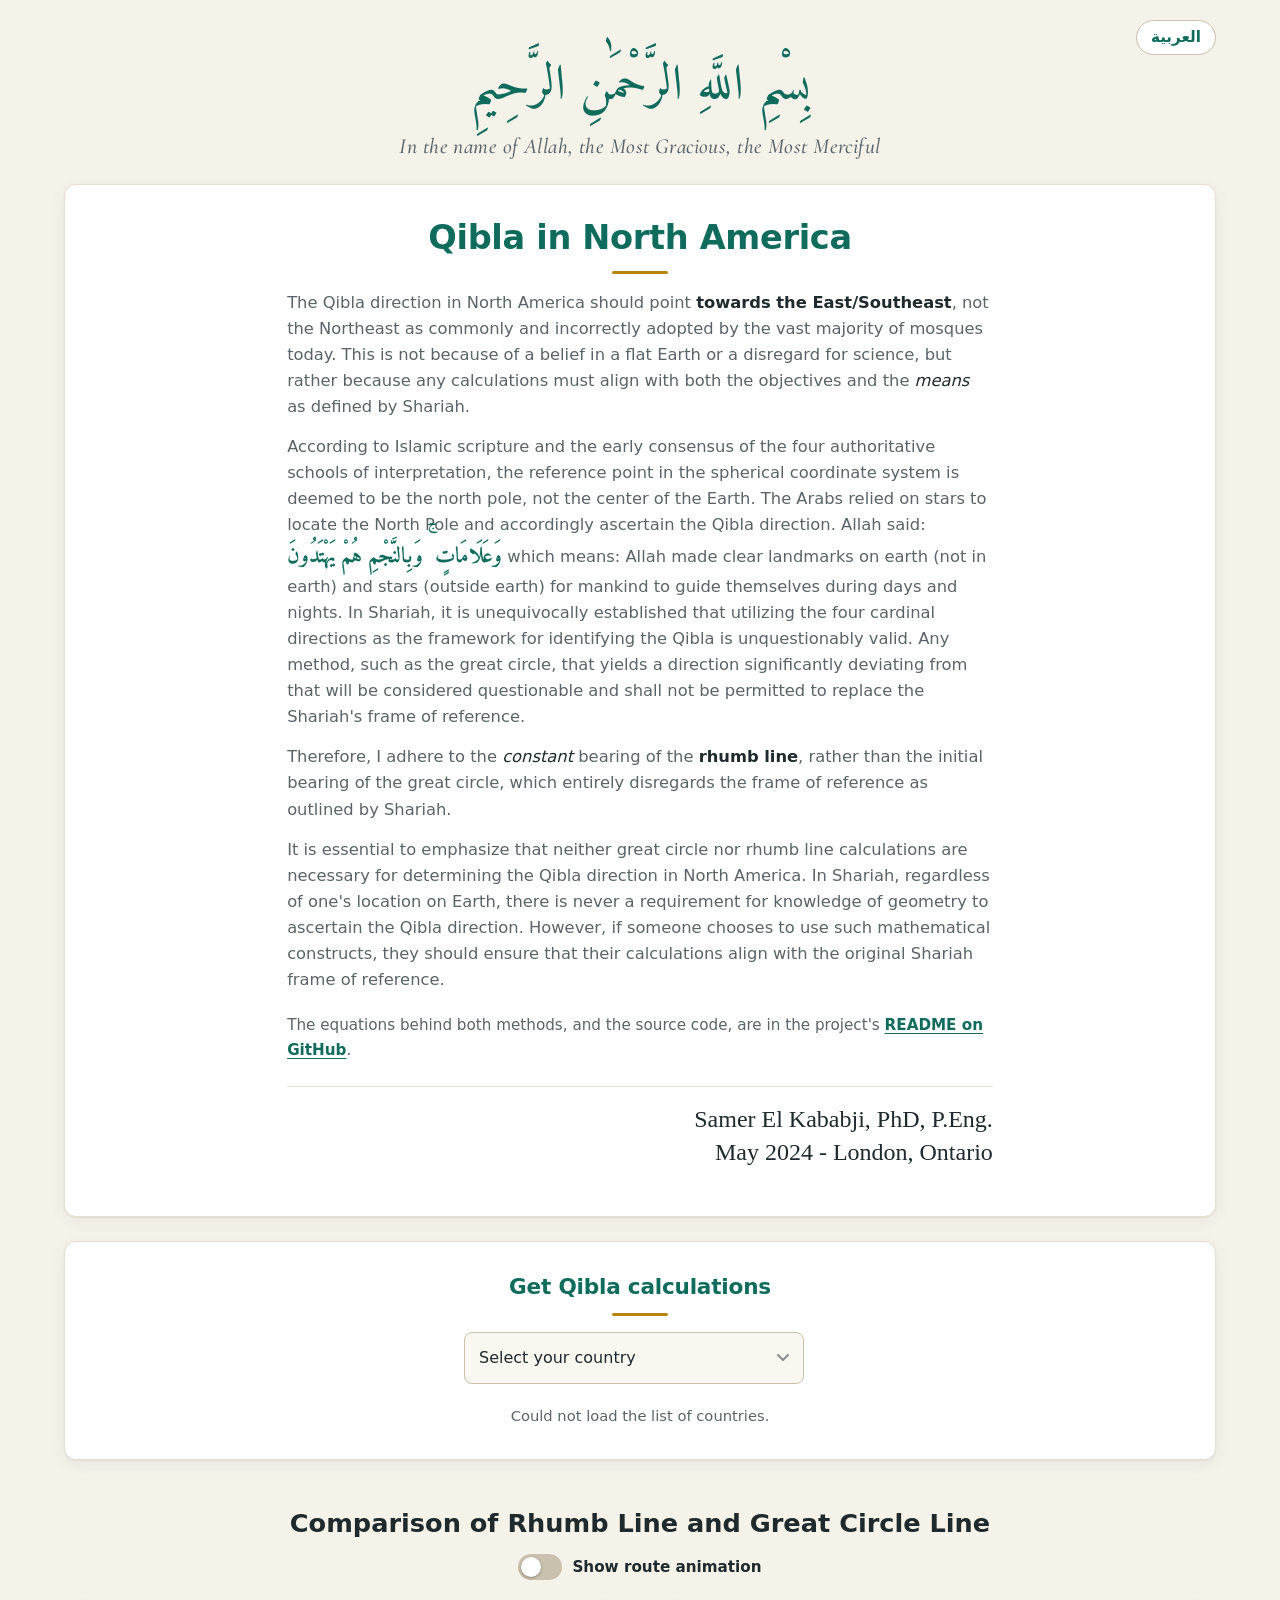
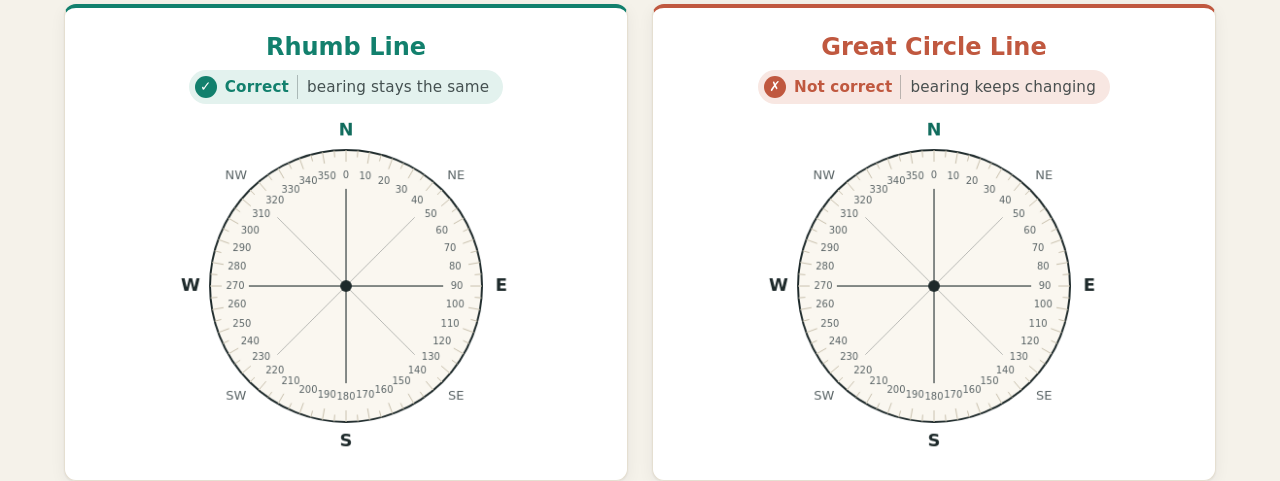
==== commit e0261fb8: "Bold the Qibla direction phrase on both pages Co-Authored-By: Claude Opus 5.5 <noreply@anthropic.com" ====
--- a/web/index.html
+++ b/web/index.html
@@ -22,7 +22,7 @@
         <div class="content">
             <h1>Qibla in North America</h1>
             <div class="text-content">
-                <p>The Qibla direction in North America should point towards the East/Southeast, not the Northeast as commonly and incorrectly adopted by the vast majority of mosques today. This is not because of a belief in a flat Earth or a disregard for science, but rather because any calculations must align with both the objectives and the <em>means</em> as defined by Shariah.</p>
+                <p>The Qibla direction in North America should point <strong>towards the East/Southeast</strong>, not the Northeast as commonly and incorrectly adopted by the vast majority of mosques today. This is not because of a belief in a flat Earth or a disregard for science, but rather because any calculations must align with both the objectives and the <em>means</em> as defined by Shariah.</p>
 
                 <p>According to Islamic scripture and the early consensus of the four authoritative schools of interpretation, the reference point in the spherical coordinate system is deemed to be the north pole, not the center of the Earth. The Arabs relied on stars to locate the North Pole and accordingly ascertain the Qibla direction. Allah said: <span class="verse" lang="ar" dir="rtl">وَعَلَامَاتٍ ۚ وَبِالنَّجْمِ هُمْ يَهْتَدُونَ</span> which means: Allah made clear landmarks on earth (not in earth) and stars (outside earth) for mankind to guide themselves during days and nights. In Shariah, it is unequivocally established that utilizing the four cardinal directions as the framework for identifying the Qibla is unquestionably valid. Any method, such as the great circle, that yields a direction significantly deviating from that will be considered questionable and shall not be permitted to replace the Shariah's frame of reference.</p>
 
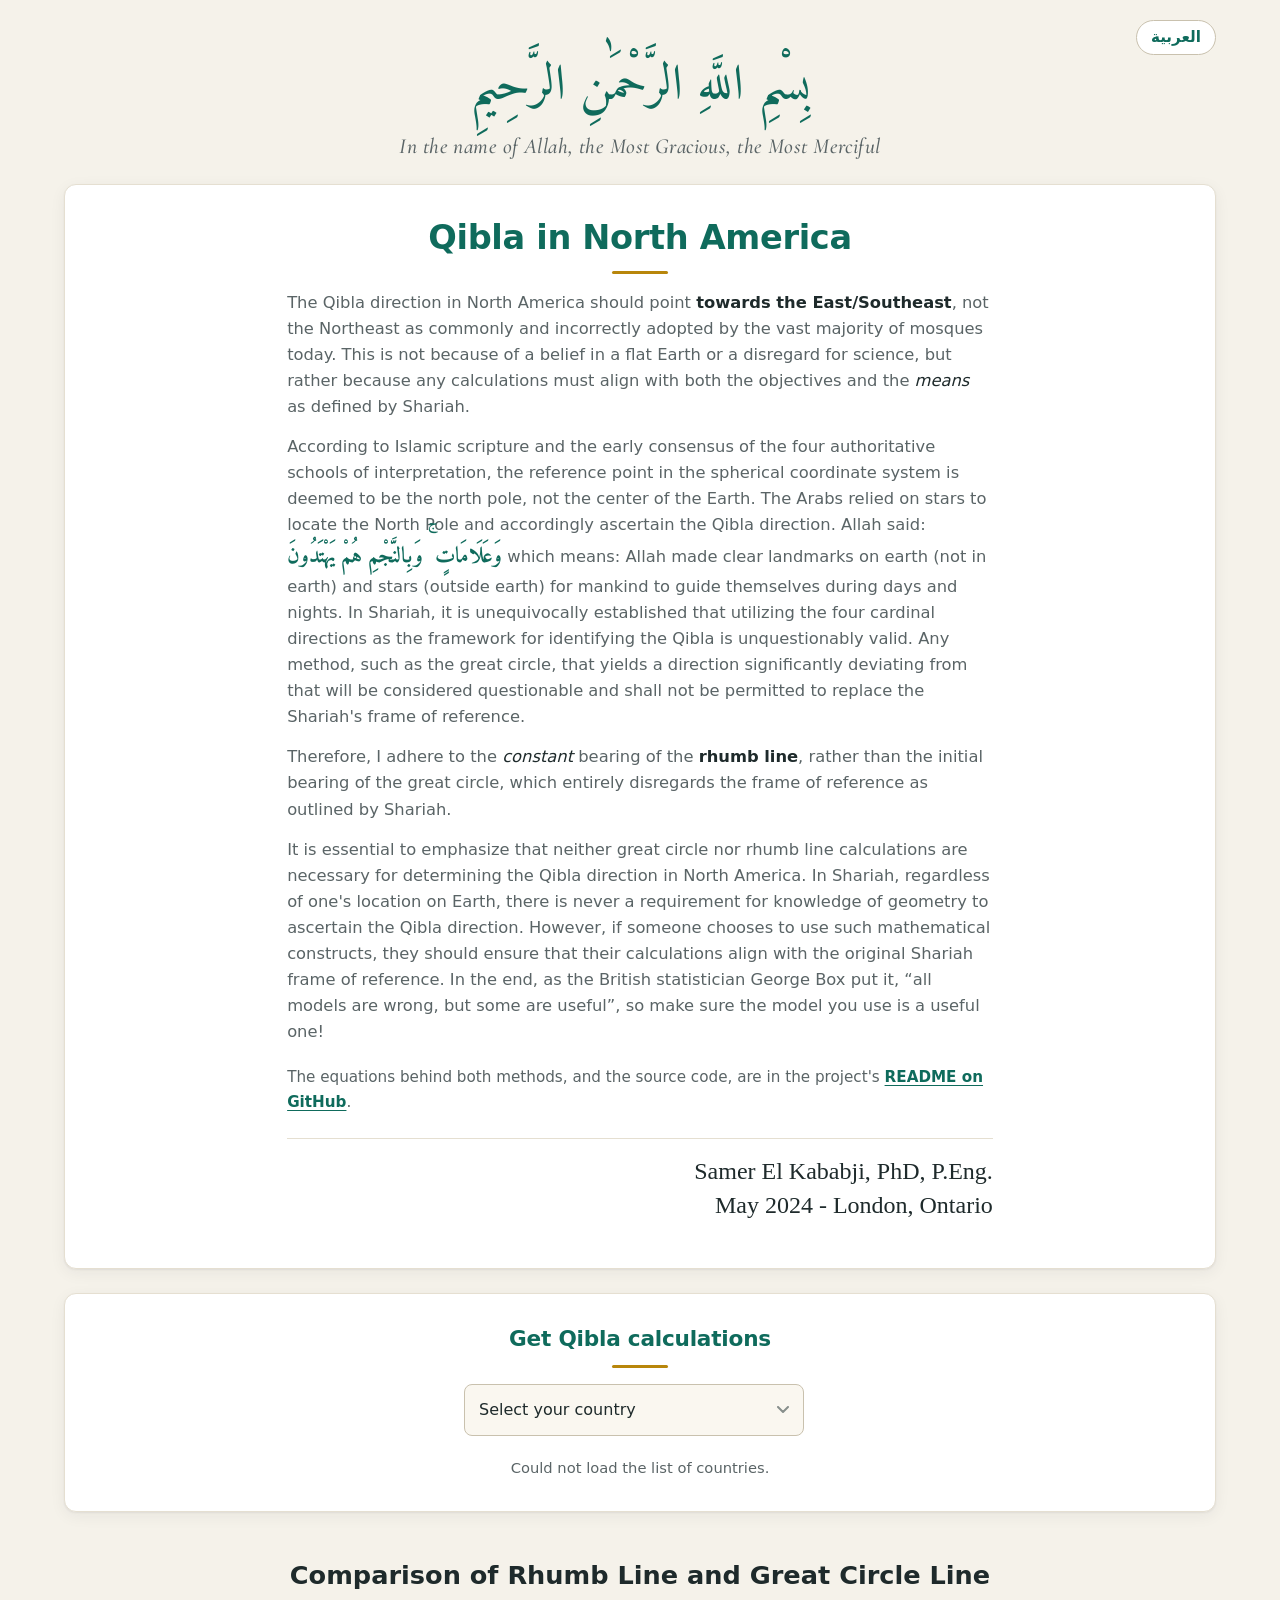
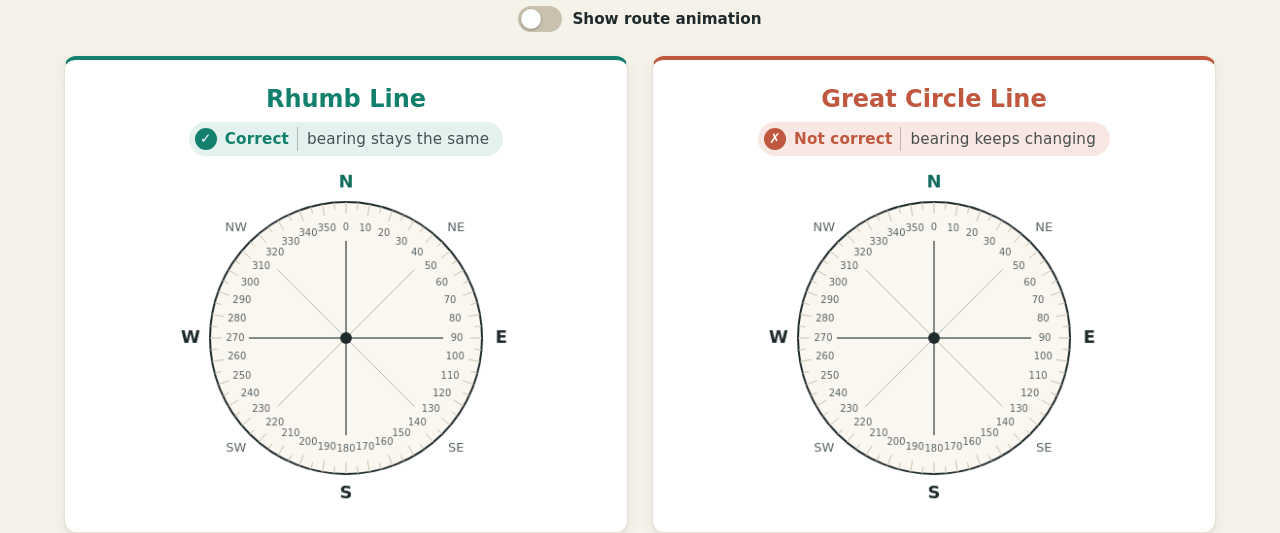
==== commit dd23fddb: "Close the essay with George Box's "all models are wrong, but some are useful" Co-Authored-By: Claude" ====
--- a/web/index.html
+++ b/web/index.html
@@ -28,7 +28,7 @@
 
                 <p>Therefore, I adhere to the <em>constant</em> bearing of the <strong>rhumb line</strong>, rather than the initial bearing of the great circle, which entirely disregards the frame of reference as outlined by Shariah.</p>
 
-                <p>It is essential to emphasize that neither great circle nor rhumb line calculations are necessary for determining the Qibla direction in North America. In Shariah, regardless of one's location on Earth, there is never a requirement for knowledge of geometry to ascertain the Qibla direction. However, if someone chooses to use such mathematical constructs, they should ensure that their calculations align with the original Shariah frame of reference. </p>
+                <p>It is essential to emphasize that neither great circle nor rhumb line calculations are necessary for determining the Qibla direction in North America. In Shariah, regardless of one's location on Earth, there is never a requirement for knowledge of geometry to ascertain the Qibla direction. However, if someone chooses to use such mathematical constructs, they should ensure that their calculations align with the original Shariah frame of reference. In the end, as the British statistician George Box put it, <q>all models are wrong, but some are useful</q>, so make sure the model you use is a useful one!</p>
 
                 <p class="readme-link">The equations behind both methods, and the source code, are in the project's <a href="https://github.com/skababji/qibla_site#readme" target="_blank" rel="noopener">README on GitHub</a>.</p>
 
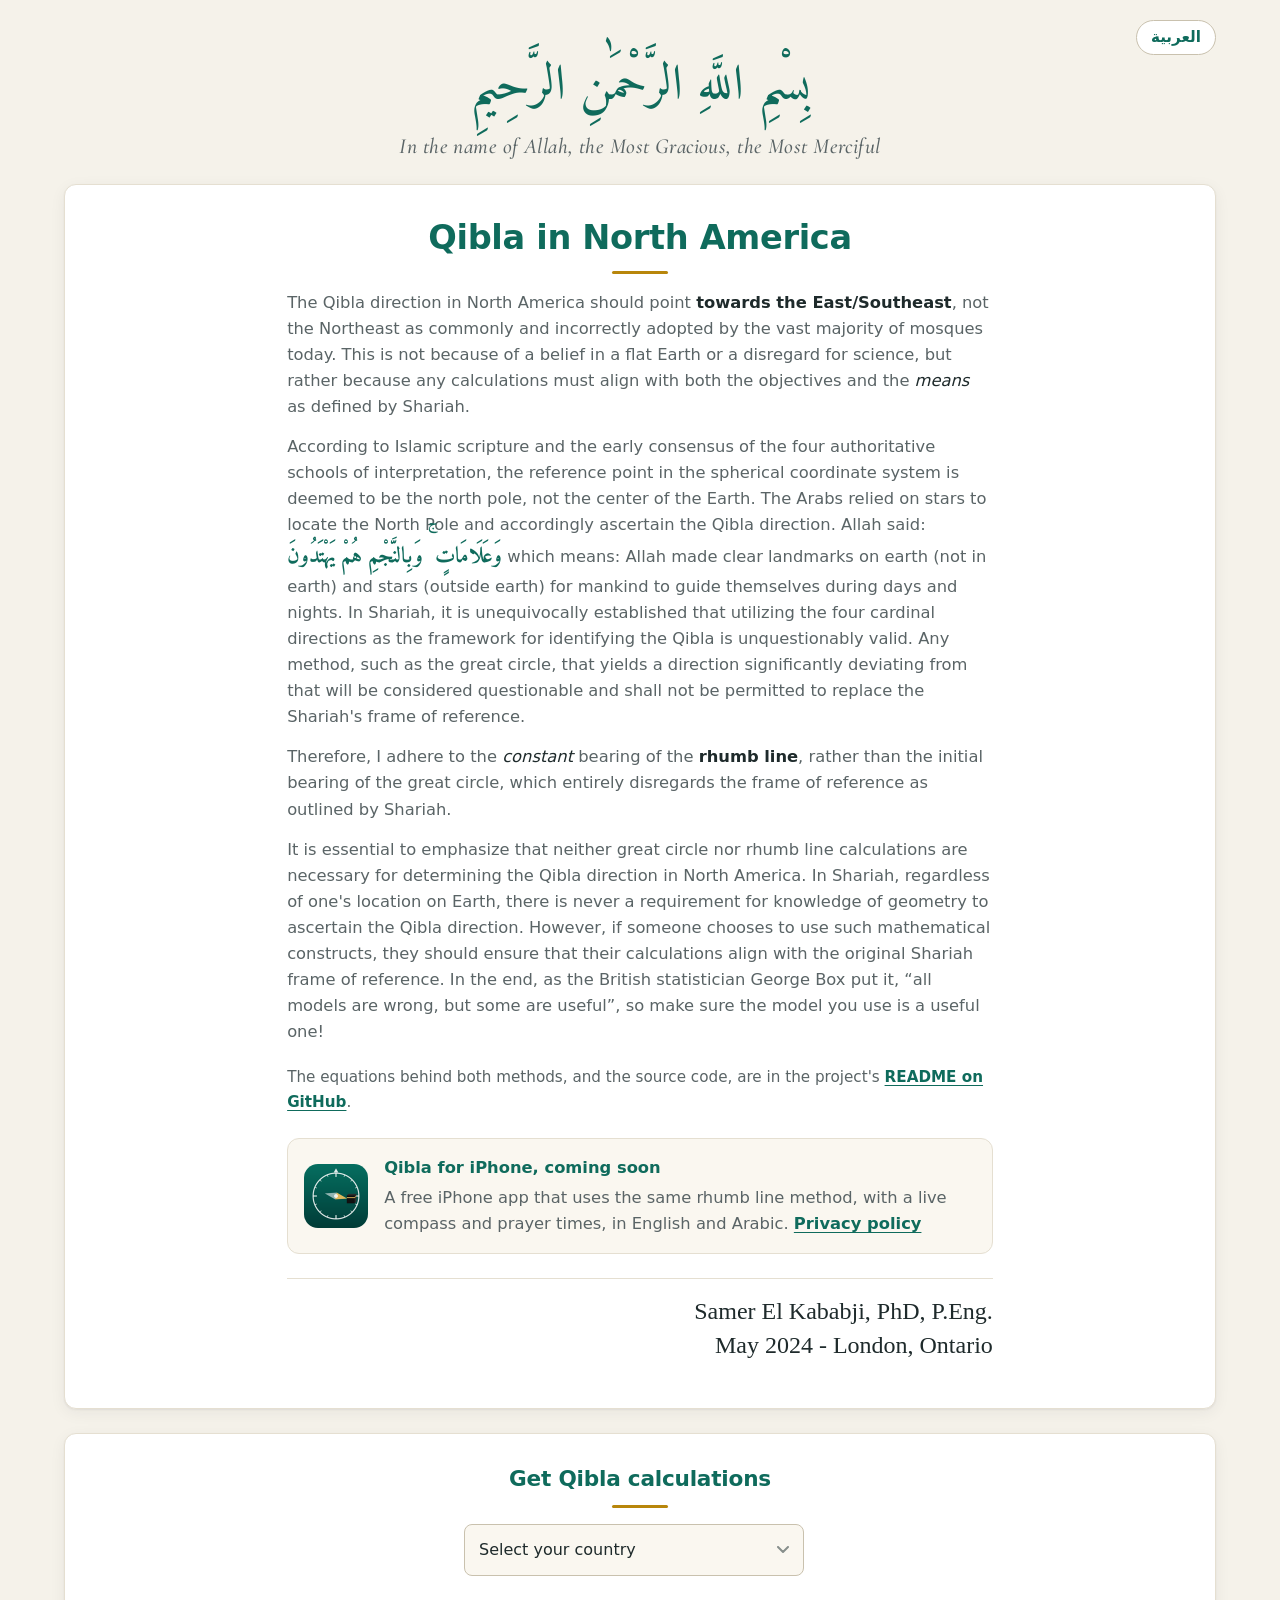
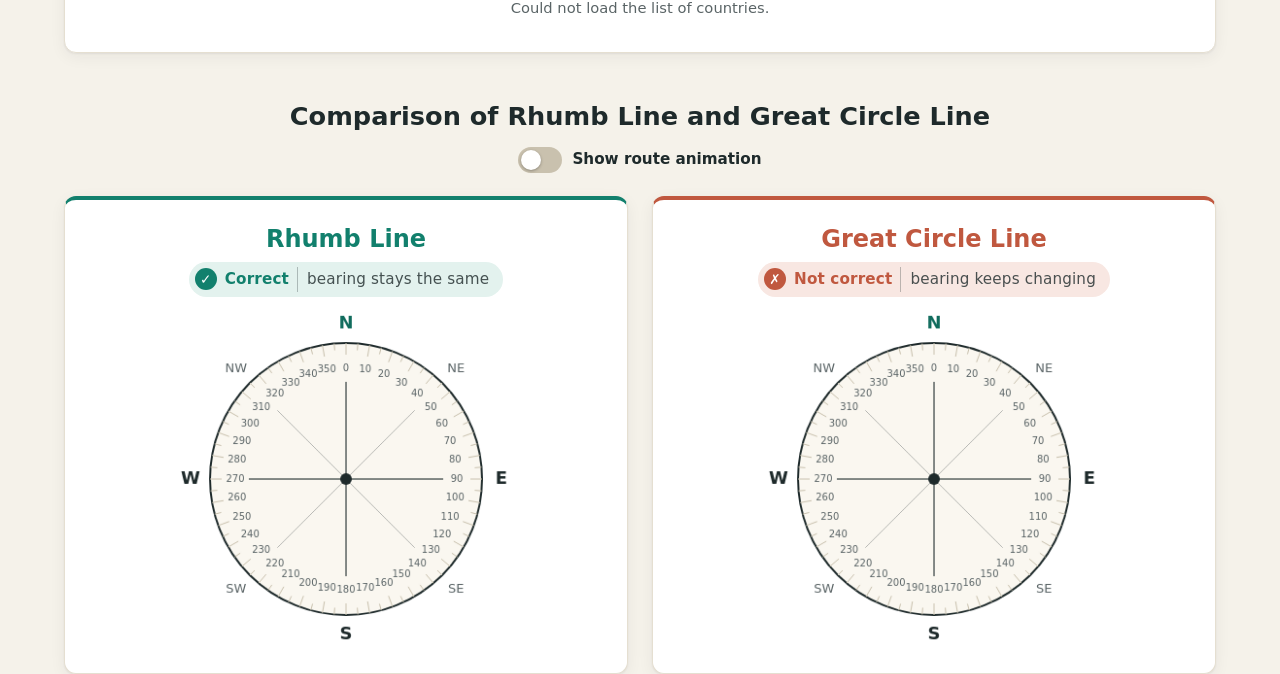
==== commit 7e9db4ca: "Add an iPhone app section (EN and AR) and tidy the privacy page headings The app isn't published yet" ====
--- a/web/index.html
+++ b/web/index.html
@@ -31,6 +31,16 @@
                 <p>It is essential to emphasize that neither great circle nor rhumb line calculations are necessary for determining the Qibla direction in North America. In Shariah, regardless of one's location on Earth, there is never a requirement for knowledge of geometry to ascertain the Qibla direction. However, if someone chooses to use such mathematical constructs, they should ensure that their calculations align with the original Shariah frame of reference. In the end, as the British statistician George Box put it, <q>all models are wrong, but some are useful</q>, so make sure the model you use is a useful one!</p>
 
                 <p class="readme-link">The equations behind both methods, and the source code, are in the project's <a href="https://github.com/skababji/qibla_site#readme" target="_blank" rel="noopener">README on GitHub</a>.</p>
+
+                <div class="app-promo">
+                    <img src="static/app-icon.png" width="64" height="64" alt="Qibla app icon">
+                    <div>
+                        <p class="app-promo-title">Qibla for iPhone, coming soon</p>
+                        <p>A free iPhone app that uses the same rhumb line method, with a live compass and prayer times, in English and Arabic. <a href="privacy/">Privacy policy</a></p>
+                        <!-- TODO: add the "Download on the App Store" badge and link here once the app is published. -->
+                    </div>
+                </div>
+
 
                 <p class="freestyle-element" id="signature">Samer El Kababji, PhD, P.Eng. <br>May 2024  - London, Ontario</p>
             </div>
--- a/web/static/styles.css
+++ b/web/static/styles.css
@@ -913,3 +913,40 @@
         padding: 24px 20px 20px;
     }
 }
+
+/* ---------- iPhone app promo ---------- */
+.app-promo {
+    display: flex;
+    align-items: center;
+    gap: 16px;
+    margin: 24px 0;
+    padding: 16px;
+    background: var(--surface-2);
+    border: 1px solid var(--line);
+    border-radius: var(--radius);
+}
+
+.app-promo img {
+    flex: none;
+    width: 64px;
+    height: 64px;
+    border-radius: 14px;
+}
+
+.app-promo p {
+    margin: 0;
+}
+
+.app-promo-title {
+    font-weight: 600;
+    color: var(--accent);
+    margin-bottom: 4px !important;
+}
+
+/* ---------- Privacy policy pages ---------- */
+.policy h2 {
+    font-size: 1.15rem;
+    text-align: start;
+    color: var(--accent);
+    margin: 28px 0 8px;
+}
